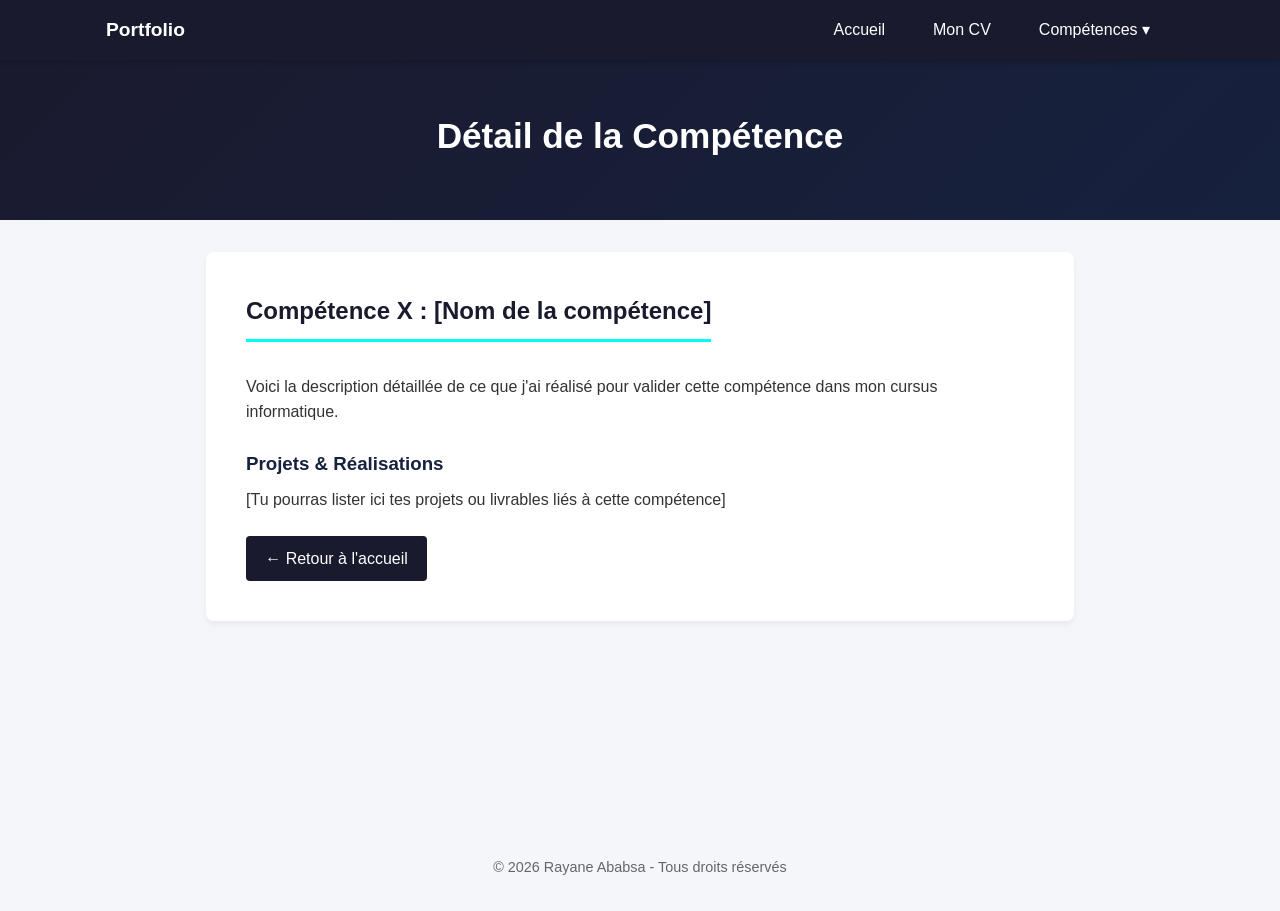
==== competence1.html @ 372936f7 "Add competence1.html for competence details This file contains the HTML structure for the competence" ====
<!DOCTYPE html>
<html lang="fr">
<head>
    <meta charset="UTF-8">
    <meta name="viewport" content="width=device-width, initial-scale=1.0">
    <title>Compétence X - Mon Portfolio</title> <meta http-equiv="Content-Security-Policy" content="default-src 'self'; style-src 'self' 'unsafe-inline'">

    <style>
        /* --- STYLES IDENTIQUES À INDEX.HTML --- */
        * {
            box-sizing: border-box;
            margin: 0;
            padding: 0;
            font-family: 'Segoe UI', Tahoma, Geneva, Verdana, sans-serif;
        }

        body {
            background-color: #f4f6f9;
            color: #333;
            line-height: 1.6;
            padding-top: 60px;
        }

        nav {
            background-color: #1a1a2e;
            position: fixed;
            top: 0;
            left: 0;
            width: 100%;
            z-index: 1000;
            box-shadow: 0 2px 5px rgba(0,0,0,0.2);
        }

        .nav-container {
            max-width: 1100px;
            margin: 0 auto;
            display: flex;
            justify-content: space-between;
            align-items: center;
            padding: 0 1rem;
            height: 60px;
        }

        .logo {
            color: #ffffff;
            font-weight: bold;
            font-size: 1.2rem;
            text-decoration: none;
        }

        .nav-links {
            list-style: none;
            display: flex;
            align-items: center;
        }

        .nav-links > li {
            position: relative;
        }

        .nav-links a {
            display: block;
            color: #ffffff;
            text-decoration: none;
            padding: 0 1.5rem;
            line-height: 60px;
            transition: background 0.3s;
        }

        .nav-links a:hover {
            background-color: #252542;
            color: #00fff0;
        }

        .dropdown {
            position: relative;
        }

        .dropdown-menu {
            display: none;
            position: absolute;
            top: 100%;
            left: 0;
            background-color: #1a1a2e;
            min-width: 180px;
            list-style: none;
            box-shadow: 0 4px 8px rgba(0,0,0,0.2);
            border-bottom-left-radius: 4px;
            border-bottom-right-radius: 4px;
        }

        .dropdown-menu li a {
            line-height: 45px;
            padding: 0 1rem;
            border-bottom: 1px solid #252542;
        }

        .dropdown-menu li:last-child a {
            border-bottom: none;
        }

        .dropdown:hover .dropdown-menu {
            display: block;
        }

        header {
            background: linear-gradient(135deg, #1a1a2e 0%, #16213e 100%);
            color: #ffffff;
            padding: 3rem 1rem;
            text-align: center;
        }

        header h1 {
            font-size: 2.2rem;
            margin-bottom: 0.5rem;
        }

        .container {
            max-width: 900px;
            margin: 2rem auto;
            padding: 0 1rem;
            min-height: 60vh; /* Aligne le footer vers le bas */
        }

        section {
            background: #ffffff;
            padding: 2.5rem;
            margin-bottom: 2rem;
            border-radius: 8px;
            box-shadow: 0 4px 6px rgba(0, 0, 0, 0.05);
        }

        section h2 {
            color: #1a1a2e;
            margin-bottom: 1rem;
            border-bottom: 3px solid #00fff0;
            padding-bottom: 0.5rem;
            display: inline-block;
        }

        .back-btn {
            display: inline-block;
            margin-top: 1.5rem;
            padding: 0.6rem 1.2rem;
            background-color: #1a1a2e;
            color: white;
            text-decoration: none;
            border-radius: 4px;
            transition: background 0.2s;
        }

        .back-btn:hover {
            background-color: #00fff0;
            color: #1a1a2e;
        }

        footer {
            text-align: center;
            padding: 2rem;
            color: #666666;
            font-size: 0.9rem;
        }
    </style>
</head>
<body>

    <nav>
        <div class="nav-container">
            <a href="index.html" class="logo">Portfolio</a>
            <ul class="nav-links">
                <li><a href="index.html">Accueil</a></li>
                <li><a href="index.html#cv">Mon CV</a></li>
                <li class="dropdown">
                    <a href="#">Compétences ▾</a>
                    <ul class="dropdown-menu">
                        <li><a href="competence1.html">Compétence 1</a></li>
                        <li><a href="competence2.html">Compétence 2</a></li>
                        <li><a href="competence3.html">Compétence 3</a></li>
                        <li><a href="competence4.html">Compétence 4</a></li>
                        <li><a href="competence5.html">Compétence 5</a></li>
                        <li><a href="competence6.html">Compétence 6</a></li>
                    </ul>
                </li>
            </ul>
        </div>
    </nav>

    <header>
        <h1>Détail de la Compétence</h1>
    </header>

    <div class="container">
        
        <section>
            <h2>Compétence X : [Nom de la compétence]</h2> <p style="margin-top: 1rem;">
                Voici la description détaillée de ce que j'ai réalisé pour valider cette compétence dans mon cursus informatique.
            </p>
            
            <h3 style="margin: 1.5rem 0 0.5rem 0; color: #16213e;">Projets & Réalisations</h3>
            <p>
                [Tu pourras lister ici tes projets ou livrables liés à cette compétence]
            </p>

            <a href="index.html" class="back-btn">← Retour à l'accueil</a>
        </section>

    </div>

    <footer>
        <p>&copy; 2026 Rayane Ababsa - Tous droits réservés</p>
    </footer>

</body>
</html>
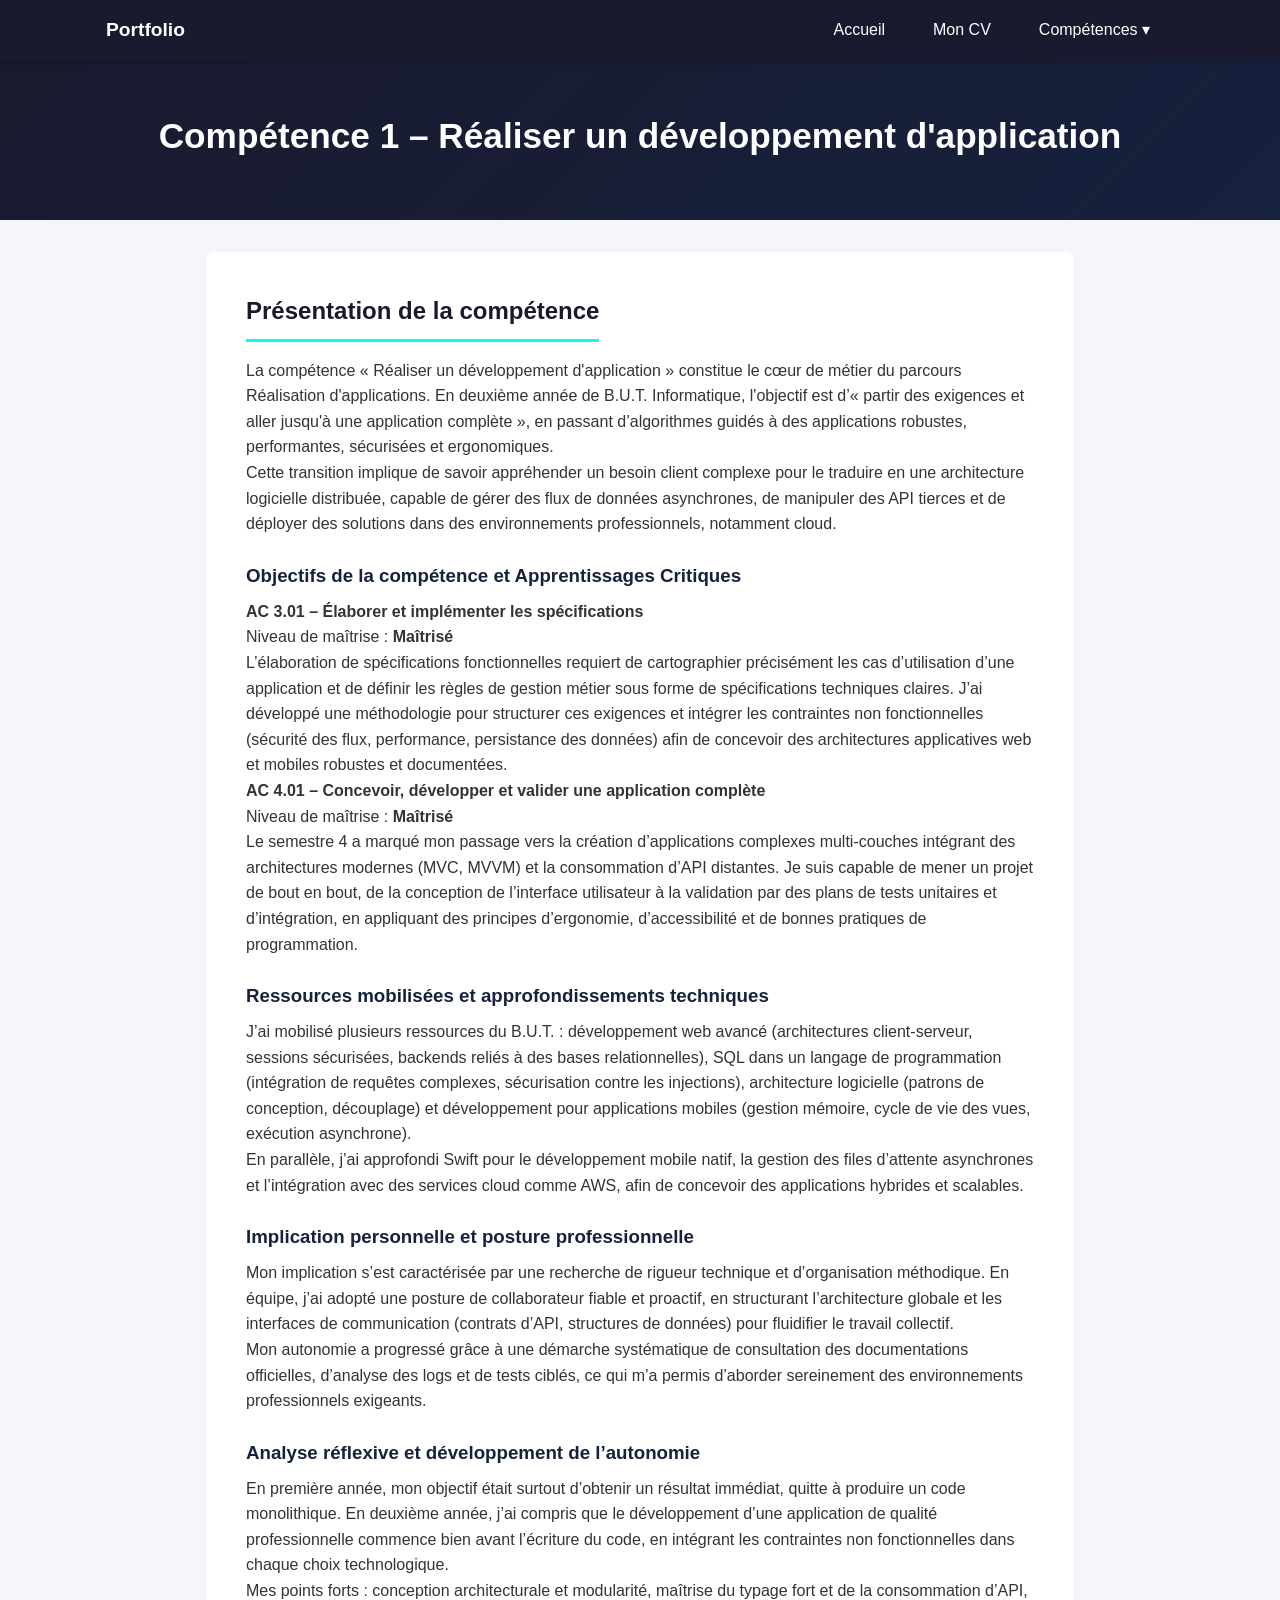
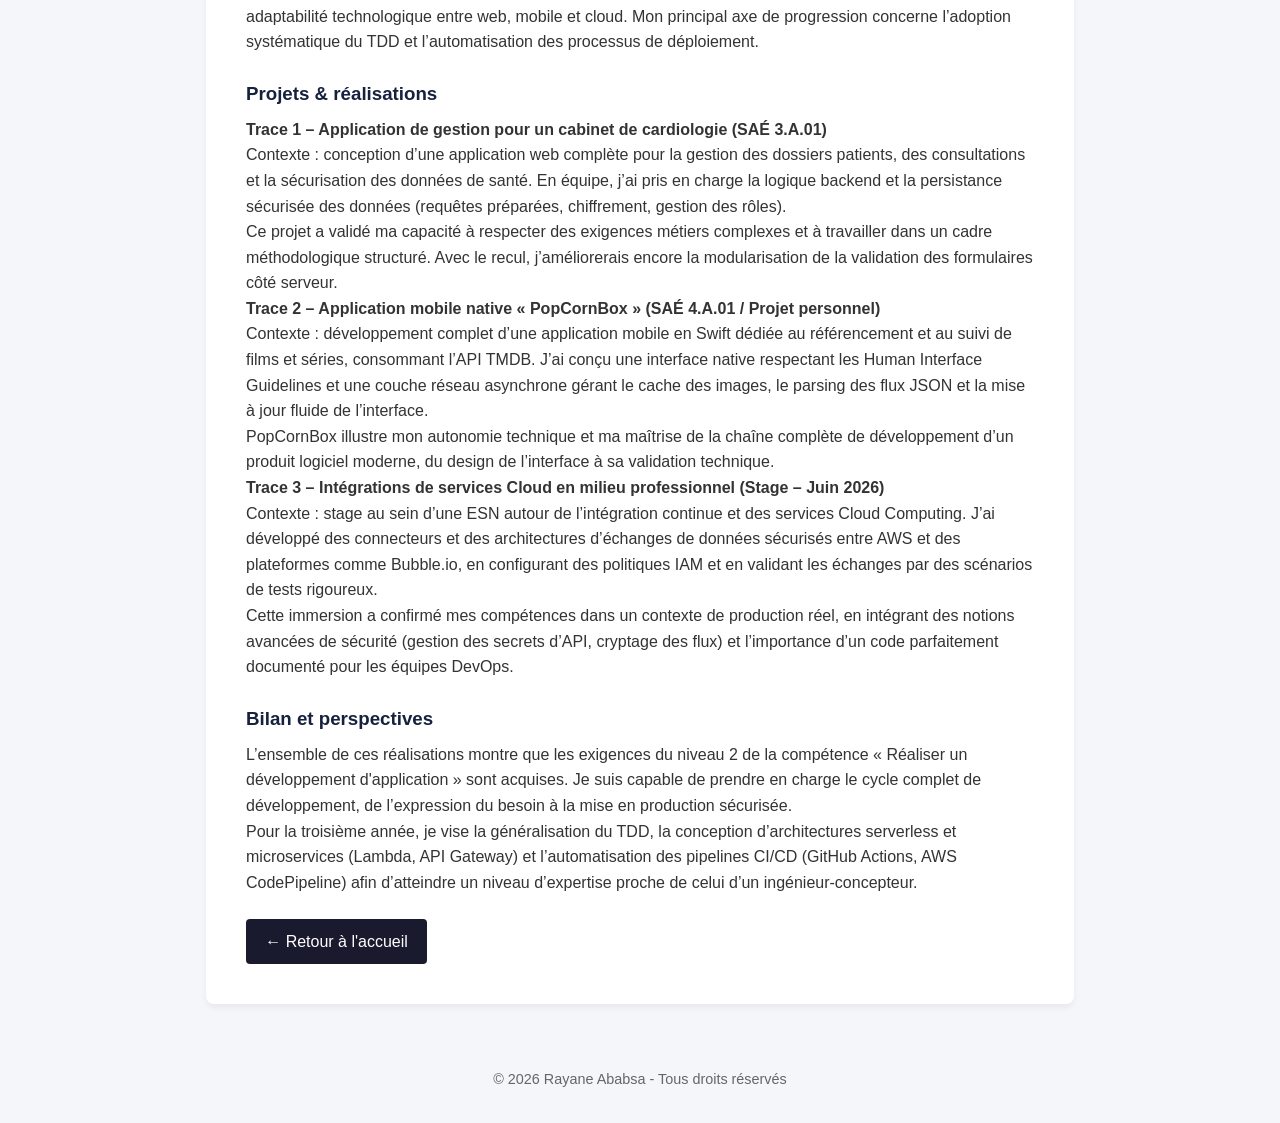
==== commit 78165f64: "Update competence1.html" ====
--- a/competence1.html
+++ b/competence1.html
@@ -1,214 +1,334 @@
-<!DOCTYPE html>
-<html lang="fr">
-<head>
-    <meta charset="UTF-8">
-    <meta name="viewport" content="width=device-width, initial-scale=1.0">
-    <title>Compétence X - Mon Portfolio</title> <meta http-equiv="Content-Security-Policy" content="default-src 'self'; style-src 'self' 'unsafe-inline'">
-
-    <style>
-        /* --- STYLES IDENTIQUES À INDEX.HTML --- */
-        * {
-            box-sizing: border-box;
-            margin: 0;
-            padding: 0;
-            font-family: 'Segoe UI', Tahoma, Geneva, Verdana, sans-serif;
-        }
-
-        body {
-            background-color: #f4f6f9;
-            color: #333;
-            line-height: 1.6;
-            padding-top: 60px;
-        }
-
-        nav {
-            background-color: #1a1a2e;
-            position: fixed;
-            top: 0;
-            left: 0;
-            width: 100%;
-            z-index: 1000;
-            box-shadow: 0 2px 5px rgba(0,0,0,0.2);
-        }
-
-        .nav-container {
-            max-width: 1100px;
-            margin: 0 auto;
-            display: flex;
-            justify-content: space-between;
-            align-items: center;
-            padding: 0 1rem;
-            height: 60px;
-        }
-
-        .logo {
-            color: #ffffff;
-            font-weight: bold;
-            font-size: 1.2rem;
-            text-decoration: none;
-        }
-
-        .nav-links {
-            list-style: none;
-            display: flex;
-            align-items: center;
-        }
-
-        .nav-links > li {
-            position: relative;
-        }
-
-        .nav-links a {
-            display: block;
-            color: #ffffff;
-            text-decoration: none;
-            padding: 0 1.5rem;
-            line-height: 60px;
-            transition: background 0.3s;
-        }
-
-        .nav-links a:hover {
-            background-color: #252542;
-            color: #00fff0;
-        }
-
-        .dropdown {
-            position: relative;
-        }
-
-        .dropdown-menu {
-            display: none;
-            position: absolute;
-            top: 100%;
-            left: 0;
-            background-color: #1a1a2e;
-            min-width: 180px;
-            list-style: none;
-            box-shadow: 0 4px 8px rgba(0,0,0,0.2);
-            border-bottom-left-radius: 4px;
-            border-bottom-right-radius: 4px;
-        }
-
-        .dropdown-menu li a {
-            line-height: 45px;
-            padding: 0 1rem;
-            border-bottom: 1px solid #252542;
-        }
-
-        .dropdown-menu li:last-child a {
-            border-bottom: none;
-        }
-
-        .dropdown:hover .dropdown-menu {
-            display: block;
-        }
-
-        header {
-            background: linear-gradient(135deg, #1a1a2e 0%, #16213e 100%);
-            color: #ffffff;
-            padding: 3rem 1rem;
-            text-align: center;
-        }
-
-        header h1 {
-            font-size: 2.2rem;
-            margin-bottom: 0.5rem;
-        }
-
-        .container {
-            max-width: 900px;
-            margin: 2rem auto;
-            padding: 0 1rem;
-            min-height: 60vh; /* Aligne le footer vers le bas */
-        }
-
-        section {
-            background: #ffffff;
-            padding: 2.5rem;
-            margin-bottom: 2rem;
-            border-radius: 8px;
-            box-shadow: 0 4px 6px rgba(0, 0, 0, 0.05);
-        }
-
-        section h2 {
-            color: #1a1a2e;
-            margin-bottom: 1rem;
-            border-bottom: 3px solid #00fff0;
-            padding-bottom: 0.5rem;
-            display: inline-block;
-        }
-
-        .back-btn {
-            display: inline-block;
-            margin-top: 1.5rem;
-            padding: 0.6rem 1.2rem;
-            background-color: #1a1a2e;
-            color: white;
-            text-decoration: none;
-            border-radius: 4px;
-            transition: background 0.2s;
-        }
-
-        .back-btn:hover {
-            background-color: #00fff0;
-            color: #1a1a2e;
-        }
-
-        footer {
-            text-align: center;
-            padding: 2rem;
-            color: #666666;
-            font-size: 0.9rem;
-        }
-    </style>
-</head>
-<body>
-
-    <nav>
-        <div class="nav-container">
-            <a href="index.html" class="logo">Portfolio</a>
-            <ul class="nav-links">
-                <li><a href="index.html">Accueil</a></li>
-                <li><a href="index.html#cv">Mon CV</a></li>
-                <li class="dropdown">
-                    <a href="#">Compétences ▾</a>
-                    <ul class="dropdown-menu">
-                        <li><a href="competence1.html">Compétence 1</a></li>
-                        <li><a href="competence2.html">Compétence 2</a></li>
-                        <li><a href="competence3.html">Compétence 3</a></li>
-                        <li><a href="competence4.html">Compétence 4</a></li>
-                        <li><a href="competence5.html">Compétence 5</a></li>
-                        <li><a href="competence6.html">Compétence 6</a></li>
-                    </ul>
-                </li>
-            </ul>
-        </div>
-    </nav>
-
-    <header>
-        <h1>Détail de la Compétence</h1>
-    </header>
-
-    <div class="container">
-        
-        <section>
-            <h2>Compétence X : [Nom de la compétence]</h2> <p style="margin-top: 1rem;">
-                Voici la description détaillée de ce que j'ai réalisé pour valider cette compétence dans mon cursus informatique.
-            </p>
-            
-            <h3 style="margin: 1.5rem 0 0.5rem 0; color: #16213e;">Projets & Réalisations</h3>
-            <p>
-                [Tu pourras lister ici tes projets ou livrables liés à cette compétence]
-            </p>
-
-            <a href="index.html" class="back-btn">← Retour à l'accueil</a>
-        </section>
-
-    </div>
-
-    <footer>
-        <p>&copy; 2026 Rayane Ababsa - Tous droits réservés</p>
-    </footer>
-
-</body>
-</html>
+<!DOCTYPE html>
+<html lang="fr">
+<head>
+    <meta charset="UTF-8">
+    <meta name="viewport" content="width=device-width, initial-scale=1.0">
+    <title>Compétence 1 - Réaliser un développement d'application</title>
+    <meta http-equiv="Content-Security-Policy" content="default-src 'self'; style-src 'self' 'unsafe-inline'">
+
+    <style>
+        /* --- STYLES IDENTIQUES À INDEX.HTML --- */
+        * {
+            box-sizing: border-box;
+            margin: 0;
+            padding: 0;
+            font-family: 'Segoe UI', Tahoma, Geneva, Verdana, sans-serif;
+        }
+
+        body {
+            background-color: #f4f6f9;
+            color: #333;
+            line-height: 1.6;
+            padding-top: 60px;
+        }
+
+        nav {
+            background-color: #1a1a2e;
+            position: fixed;
+            top: 0;
+            left: 0;
+            width: 100%;
+            z-index: 1000;
+            box-shadow: 0 2px 5px rgba(0,0,0,0.2);
+        }
+
+        .nav-container {
+            max-width: 1100px;
+            margin: 0 auto;
+            display: flex;
+            justify-content: space-between;
+            align-items: center;
+            padding: 0 1rem;
+            height: 60px;
+        }
+
+        .logo {
+            color: #ffffff;
+            font-weight: bold;
+            font-size: 1.2rem;
+            text-decoration: none;
+        }
+
+        .nav-links {
+            list-style: none;
+            display: flex;
+            align-items: center;
+        }
+
+        .nav-links > li {
+            position: relative;
+        }
+
+        .nav-links a {
+            display: block;
+            color: #ffffff;
+            text-decoration: none;
+            padding: 0 1.5rem;
+            line-height: 60px;
+            transition: background 0.3s;
+        }
+
+        .nav-links a:hover {
+            background-color: #252542;
+            color: #00fff0;
+        }
+
+        .dropdown {
+            position: relative;
+        }
+
+        .dropdown-menu {
+            display: none;
+            position: absolute;
+            top: 100%;
+            left: 0;
+            background-color: #1a1a2e;
+            min-width: 180px;
+            list-style: none;
+            box-shadow: 0 4px 8px rgba(0,0,0,0.2);
+            border-bottom-left-radius: 4px;
+            border-bottom-right-radius: 4px;
+        }
+
+        .dropdown-menu li a {
+            line-height: 45px;
+            padding: 0 1rem;
+            border-bottom: 1px solid #252542;
+        }
+
+        .dropdown-menu li:last-child a {
+            border-bottom: none;
+        }
+
+        .dropdown:hover .dropdown-menu {
+            display: block;
+        }
+
+        header {
+            background: linear-gradient(135deg, #1a1a2e 0%, #16213e 100%);
+            color: #ffffff;
+            padding: 3rem 1rem;
+            text-align: center;
+        }
+
+        header h1 {
+            font-size: 2.2rem;
+            margin-bottom: 0.5rem;
+        }
+
+        .container {
+            max-width: 900px;
+            margin: 2rem auto;
+            padding: 0 1rem;
+            min-height: 60vh;
+        }
+
+        section {
+            background: #ffffff;
+            padding: 2.5rem;
+            margin-bottom: 2rem;
+            border-radius: 8px;
+            box-shadow: 0 4px 6px rgba(0, 0, 0, 0.05);
+        }
+
+        section h2 {
+            color: #1a1a2e;
+            margin-bottom: 1rem;
+            border-bottom: 3px solid #00fff0;
+            padding-bottom: 0.5rem;
+            display: inline-block;
+        }
+
+        section h3 {
+            margin: 1.5rem 0 0.5rem 0;
+            color: #16213e;
+        }
+
+        .back-btn {
+            display: inline-block;
+            margin-top: 1.5rem;
+            padding: 0.6rem 1.2rem;
+            background-color: #1a1a2e;
+            color: white;
+            text-decoration: none;
+            border-radius: 4px;
+            transition: background 0.2s;
+        }
+
+        .back-btn:hover {
+            background-color: #00fff0;
+            color: #1a1a2e;
+        }
+
+        footer {
+            text-align: center;
+            padding: 2rem;
+            color: #666666;
+            font-size: 0.9rem;
+        }
+    </style>
+</head>
+<body>
+
+    <nav>
+        <div class="nav-container">
+            <a href="index.html" class="logo">Portfolio</a>
+            <ul class="nav-links">
+                <li><a href="index.html">Accueil</a></li>
+                <li><a href="index.html#cv">Mon CV</a></li>
+                <li class="dropdown">
+                    <a href="#">Compétences ▾</a>
+                    <ul class="dropdown-menu">
+                        <li><a href="competence1.html">Compétence 1</a></li>
+                        <li><a href="competence2.html">Compétence 2</a></li>
+                        <li><a href="competence3.html">Compétence 3</a></li>
+                        <li><a href="competence4.html">Compétence 4</a></li>
+                        <li><a href="competence5.html">Compétence 5</a></li>
+                        <li><a href="competence6.html">Compétence 6</a></li>
+                    </ul>
+                </li>
+            </ul>
+        </div>
+    </nav>
+
+    <header>
+        <h1>Compétence 1 – Réaliser un développement d'application</h1>
+    </header>
+
+    <div class="container">
+        <section>
+            <h2>Présentation de la compétence</h2>
+            <p>
+                La compétence « Réaliser un développement d'application » constitue le cœur de métier du parcours
+                Réalisation d'applications. En deuxième année de B.U.T. Informatique, l'objectif est d’« partir des
+                exigences et aller jusqu'à une application complète », en passant d’algorithmes guidés à des
+                applications robustes, performantes, sécurisées et ergonomiques.
+            </p>
+            <p>
+                Cette transition implique de savoir appréhender un besoin client complexe pour le traduire en une
+                architecture logicielle distribuée, capable de gérer des flux de données asynchrones, de manipuler des
+                API tierces et de déployer des solutions dans des environnements professionnels, notamment cloud.
+            </p>
+
+            <h3>Objectifs de la compétence et Apprentissages Critiques</h3>
+            <h4>AC 3.01 – Élaborer et implémenter les spécifications</h4>
+            <p>
+                Niveau de maîtrise : <strong>Maîtrisé</strong><br>
+                L’élaboration de spécifications fonctionnelles requiert de cartographier précisément les cas d’utilisation
+                d’une application et de définir les règles de gestion métier sous forme de spécifications techniques
+                claires. J’ai développé une méthodologie pour structurer ces exigences et intégrer les contraintes non
+                fonctionnelles (sécurité des flux, performance, persistance des données) afin de concevoir des
+                architectures applicatives web et mobiles robustes et documentées.
+            </p>
+
+            <h4>AC 4.01 – Concevoir, développer et valider une application complète</h4>
+            <p>
+                Niveau de maîtrise : <strong>Maîtrisé</strong><br>
+                Le semestre 4 a marqué mon passage vers la création d’applications complexes multi‑couches intégrant des
+                architectures modernes (MVC, MVVM) et la consommation d’API distantes. Je suis capable de mener un
+                projet de bout en bout, de la conception de l’interface utilisateur à la validation par des plans de
+                tests unitaires et d’intégration, en appliquant des principes d’ergonomie, d’accessibilité et de bonnes
+                pratiques de programmation.
+            </p>
+
+            <h3>Ressources mobilisées et approfondissements techniques</h3>
+            <p>
+                J’ai mobilisé plusieurs ressources du B.U.T. : développement web avancé (architectures client‑serveur,
+                sessions sécurisées, backends reliés à des bases relationnelles), SQL dans un langage de programmation
+                (intégration de requêtes complexes, sécurisation contre les injections), architecture logicielle
+                (patrons de conception, découplage) et développement pour applications mobiles (gestion mémoire, cycle
+                de vie des vues, exécution asynchrone).
+            </p>
+            <p>
+                En parallèle, j’ai approfondi Swift pour le développement mobile natif, la gestion des files d’attente
+                asynchrones et l’intégration avec des services cloud comme AWS, afin de concevoir des applications
+                hybrides et scalables.
+            </p>
+
+            <h3>Implication personnelle et posture professionnelle</h3>
+            <p>
+                Mon implication s’est caractérisée par une recherche de rigueur technique et d’organisation méthodique.
+                En équipe, j’ai adopté une posture de collaborateur fiable et proactif, en structurant l’architecture
+                globale et les interfaces de communication (contrats d’API, structures de données) pour fluidifier le
+                travail collectif.
+            </p>
+            <p>
+                Mon autonomie a progressé grâce à une démarche systématique de consultation des documentations
+                officielles, d’analyse des logs et de tests ciblés, ce qui m’a permis d’aborder sereinement des
+                environnements professionnels exigeants.
+            </p>
+
+            <h3>Analyse réflexive et développement de l’autonomie</h3>
+            <p>
+                En première année, mon objectif était surtout d’obtenir un résultat immédiat, quitte à produire un code
+                monolithique. En deuxième année, j’ai compris que le développement d’une application de qualité
+                professionnelle commence bien avant l’écriture du code, en intégrant les contraintes non fonctionnelles
+                dans chaque choix technologique.
+            </p>
+            <p>
+                Mes points forts : conception architecturale et modularité, maîtrise du typage fort et de la
+                consommation d’API, adaptabilité technologique entre web, mobile et cloud. Mon principal axe de
+                progression concerne l’adoption systématique du TDD et l’automatisation des processus de déploiement.
+            </p>
+
+            <h3>Projets & réalisations</h3>
+
+            <h4>Trace 1 – Application de gestion pour un cabinet de cardiologie (SAÉ 3.A.01)</h4>
+            <p>
+                Contexte : conception d’une application web complète pour la gestion des dossiers patients, des
+                consultations et la sécurisation des données de santé. En équipe, j’ai pris en charge la logique backend
+                et la persistance sécurisée des données (requêtes préparées, chiffrement, gestion des rôles).
+            </p>
+            <p>
+                Ce projet a validé ma capacité à respecter des exigences métiers complexes et à travailler dans un cadre
+                méthodologique structuré. Avec le recul, j’améliorerais encore la modularisation de la validation des
+                formulaires côté serveur.
+            </p>
+
+            <h4>Trace 2 – Application mobile native « PopCornBox » (SAÉ 4.A.01 / Projet personnel)</h4>
+            <p>
+                Contexte : développement complet d’une application mobile en Swift dédiée au référencement et au suivi
+                de films et séries, consommant l’API TMDB. J’ai conçu une interface native respectant les Human
+                Interface Guidelines et une couche réseau asynchrone gérant le cache des images, le parsing des flux
+                JSON et la mise à jour fluide de l’interface.
+            </p>
+            <p>
+                PopCornBox illustre mon autonomie technique et ma maîtrise de la chaîne complète de développement
+                d’un produit logiciel moderne, du design de l’interface à sa validation technique.
+            </p>
+
+            <h4>Trace 3 – Intégrations de services Cloud en milieu professionnel (Stage – Juin 2026)</h4>
+            <p>
+                Contexte : stage au sein d’une ESN autour de l’intégration continue et des services Cloud Computing.
+                J’ai développé des connecteurs et des architectures d’échanges de données sécurisés entre AWS et des
+                plateformes comme Bubble.io, en configurant des politiques IAM et en validant les échanges par des
+                scénarios de tests rigoureux.
+            </p>
+            <p>
+                Cette immersion a confirmé mes compétences dans un contexte de production réel, en intégrant des notions
+                avancées de sécurité (gestion des secrets d’API, cryptage des flux) et l’importance d’un code
+                parfaitement documenté pour les équipes DevOps.
+            </p>
+
+            <h3>Bilan et perspectives</h3>
+            <p>
+                L’ensemble de ces réalisations montre que les exigences du niveau 2 de la compétence « Réaliser un
+                développement d'application » sont acquises. Je suis capable de prendre en charge le cycle complet de
+                développement, de l’expression du besoin à la mise en production sécurisée.
+            </p>
+            <p>
+                Pour la troisième année, je vise la généralisation du TDD, la conception d’architectures serverless et
+                microservices (Lambda, API Gateway) et l’automatisation des pipelines CI/CD (GitHub Actions, AWS
+                CodePipeline) afin d’atteindre un niveau d’expertise proche de celui d’un ingénieur‑concepteur.
+            </p>
+
+            <a href="index.html" class="back-btn">← Retour à l'accueil</a>
+        </section>
+    </div>
+
+    <footer>
+        <p>&copy; 2026 Rayane Ababsa - Tous droits réservés</p>
+    </footer>
+
+</body>
+</html>
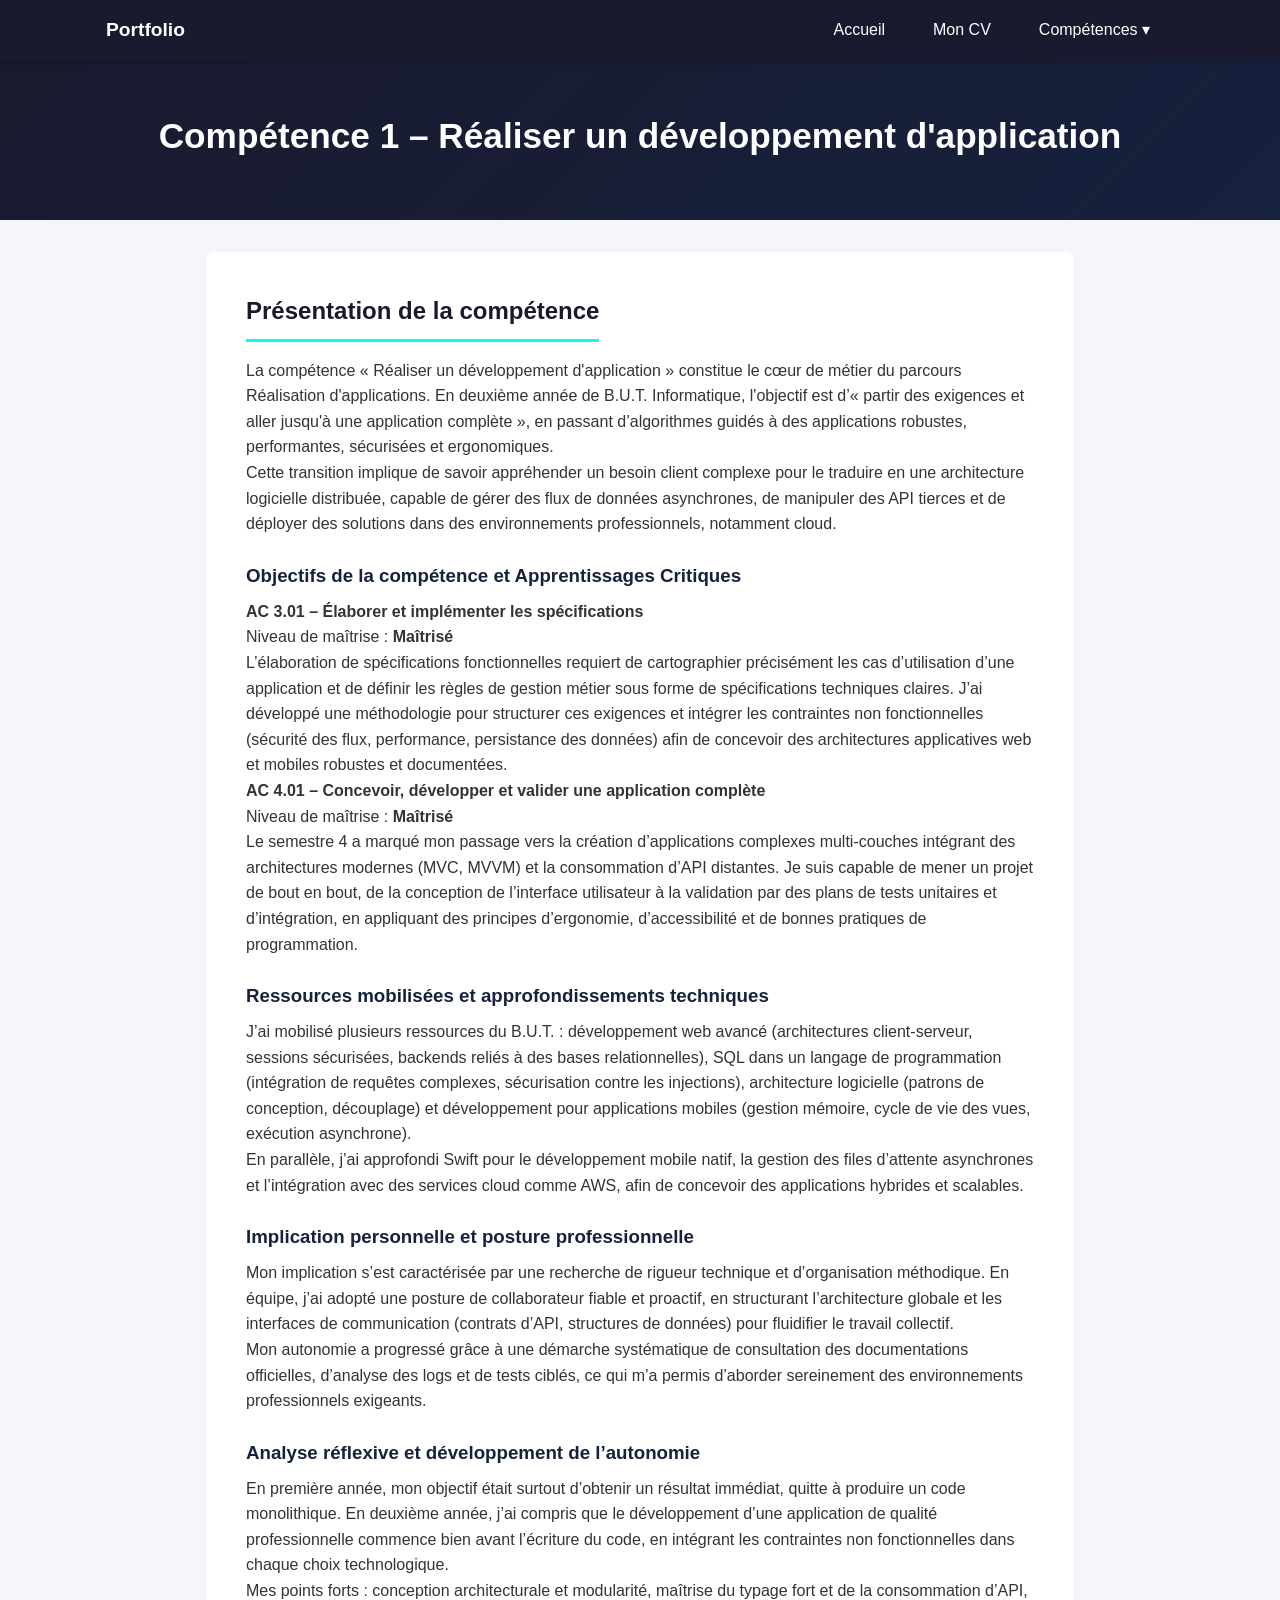
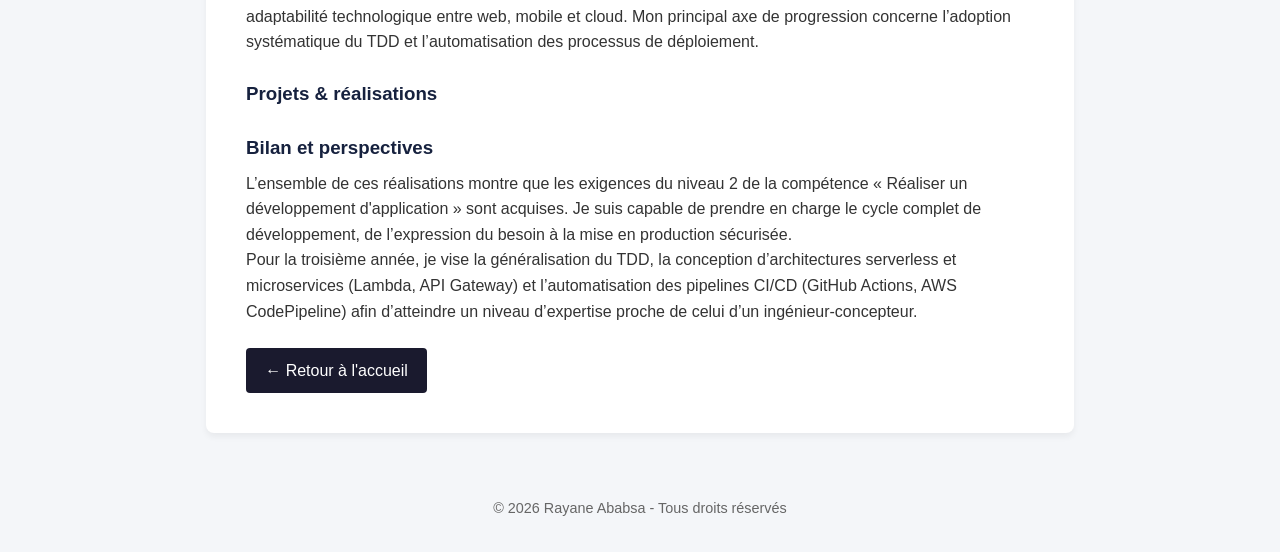
==== commit 2356aef9: "Update competence1.html" ====
--- a/competence1.html
+++ b/competence1.html
@@ -273,43 +273,6 @@
 
             <h3>Projets & réalisations</h3>
 
-            <h4>Trace 1 – Application de gestion pour un cabinet de cardiologie (SAÉ 3.A.01)</h4>
-            <p>
-                Contexte : conception d’une application web complète pour la gestion des dossiers patients, des
-                consultations et la sécurisation des données de santé. En équipe, j’ai pris en charge la logique backend
-                et la persistance sécurisée des données (requêtes préparées, chiffrement, gestion des rôles).
-            </p>
-            <p>
-                Ce projet a validé ma capacité à respecter des exigences métiers complexes et à travailler dans un cadre
-                méthodologique structuré. Avec le recul, j’améliorerais encore la modularisation de la validation des
-                formulaires côté serveur.
-            </p>
-
-            <h4>Trace 2 – Application mobile native « PopCornBox » (SAÉ 4.A.01 / Projet personnel)</h4>
-            <p>
-                Contexte : développement complet d’une application mobile en Swift dédiée au référencement et au suivi
-                de films et séries, consommant l’API TMDB. J’ai conçu une interface native respectant les Human
-                Interface Guidelines et une couche réseau asynchrone gérant le cache des images, le parsing des flux
-                JSON et la mise à jour fluide de l’interface.
-            </p>
-            <p>
-                PopCornBox illustre mon autonomie technique et ma maîtrise de la chaîne complète de développement
-                d’un produit logiciel moderne, du design de l’interface à sa validation technique.
-            </p>
-
-            <h4>Trace 3 – Intégrations de services Cloud en milieu professionnel (Stage – Juin 2026)</h4>
-            <p>
-                Contexte : stage au sein d’une ESN autour de l’intégration continue et des services Cloud Computing.
-                J’ai développé des connecteurs et des architectures d’échanges de données sécurisés entre AWS et des
-                plateformes comme Bubble.io, en configurant des politiques IAM et en validant les échanges par des
-                scénarios de tests rigoureux.
-            </p>
-            <p>
-                Cette immersion a confirmé mes compétences dans un contexte de production réel, en intégrant des notions
-                avancées de sécurité (gestion des secrets d’API, cryptage des flux) et l’importance d’un code
-                parfaitement documenté pour les équipes DevOps.
-            </p>
-
             <h3>Bilan et perspectives</h3>
             <p>
                 L’ensemble de ces réalisations montre que les exigences du niveau 2 de la compétence « Réaliser un
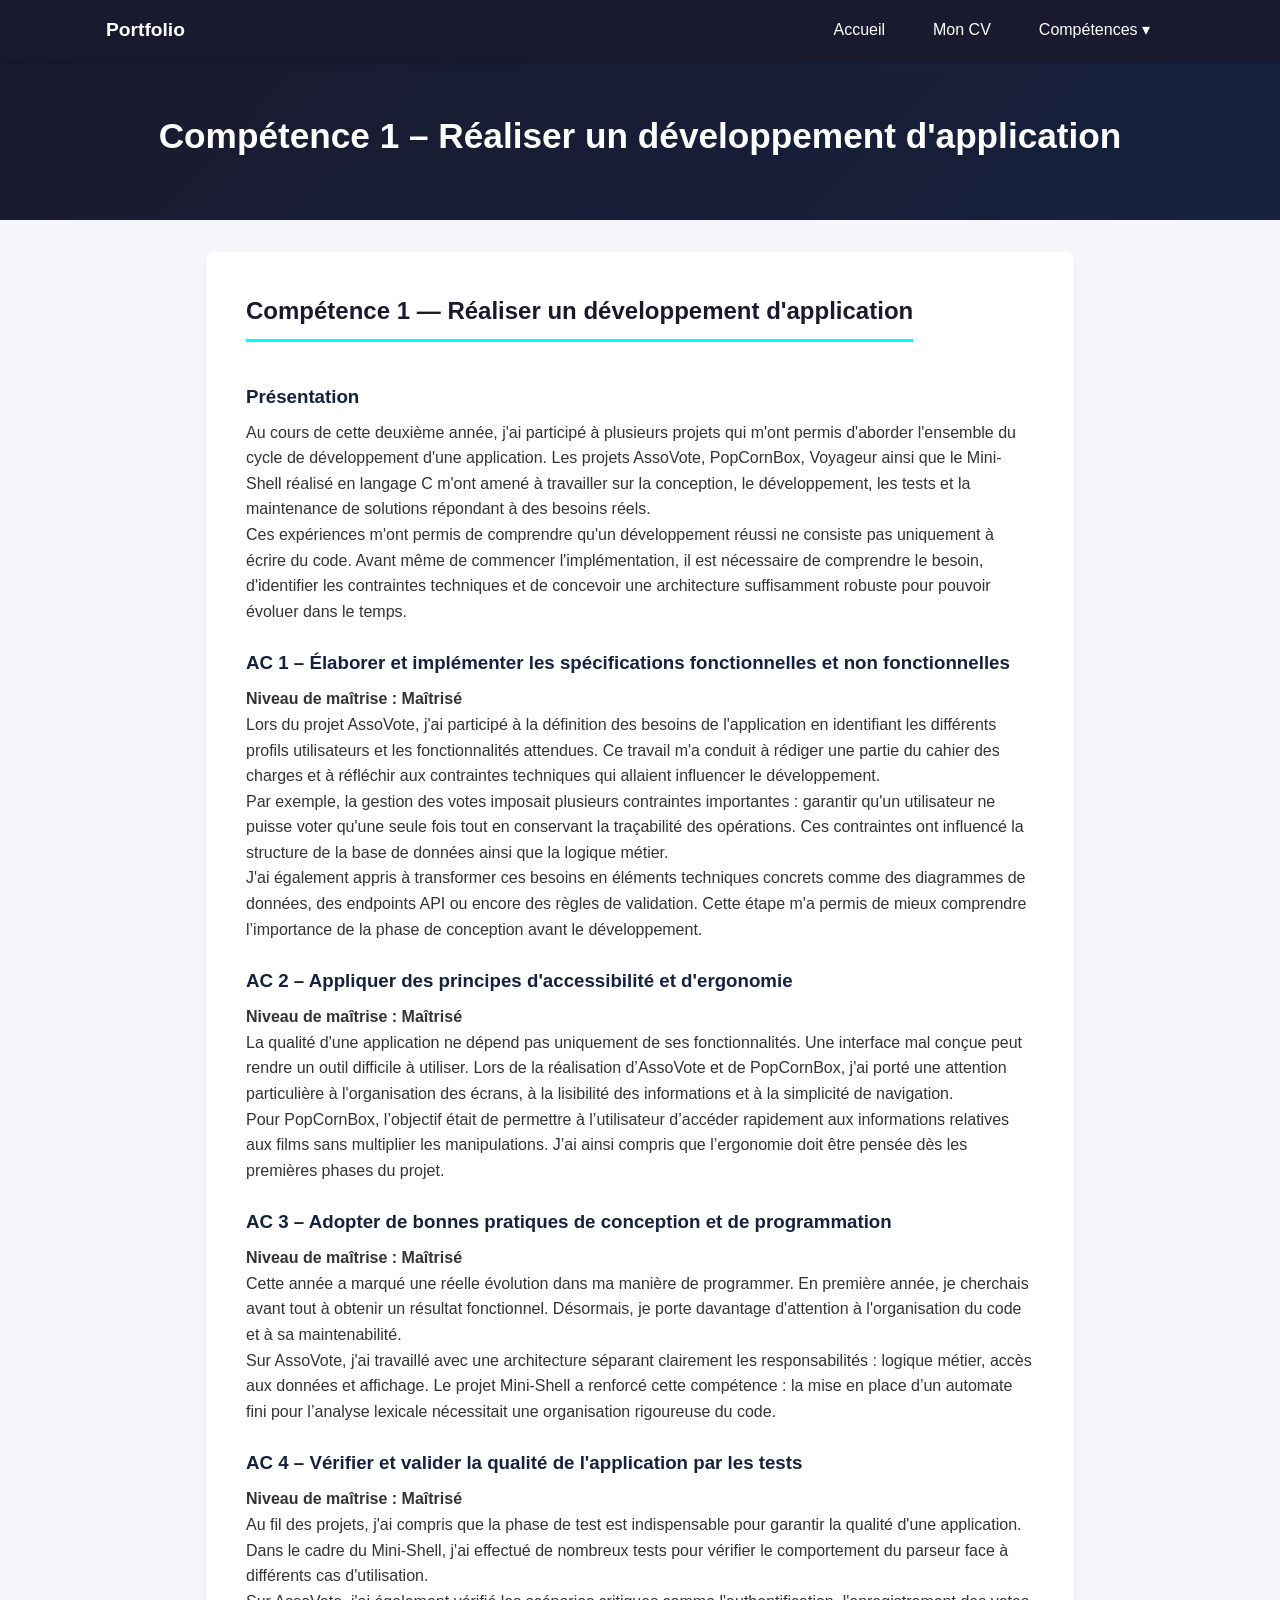
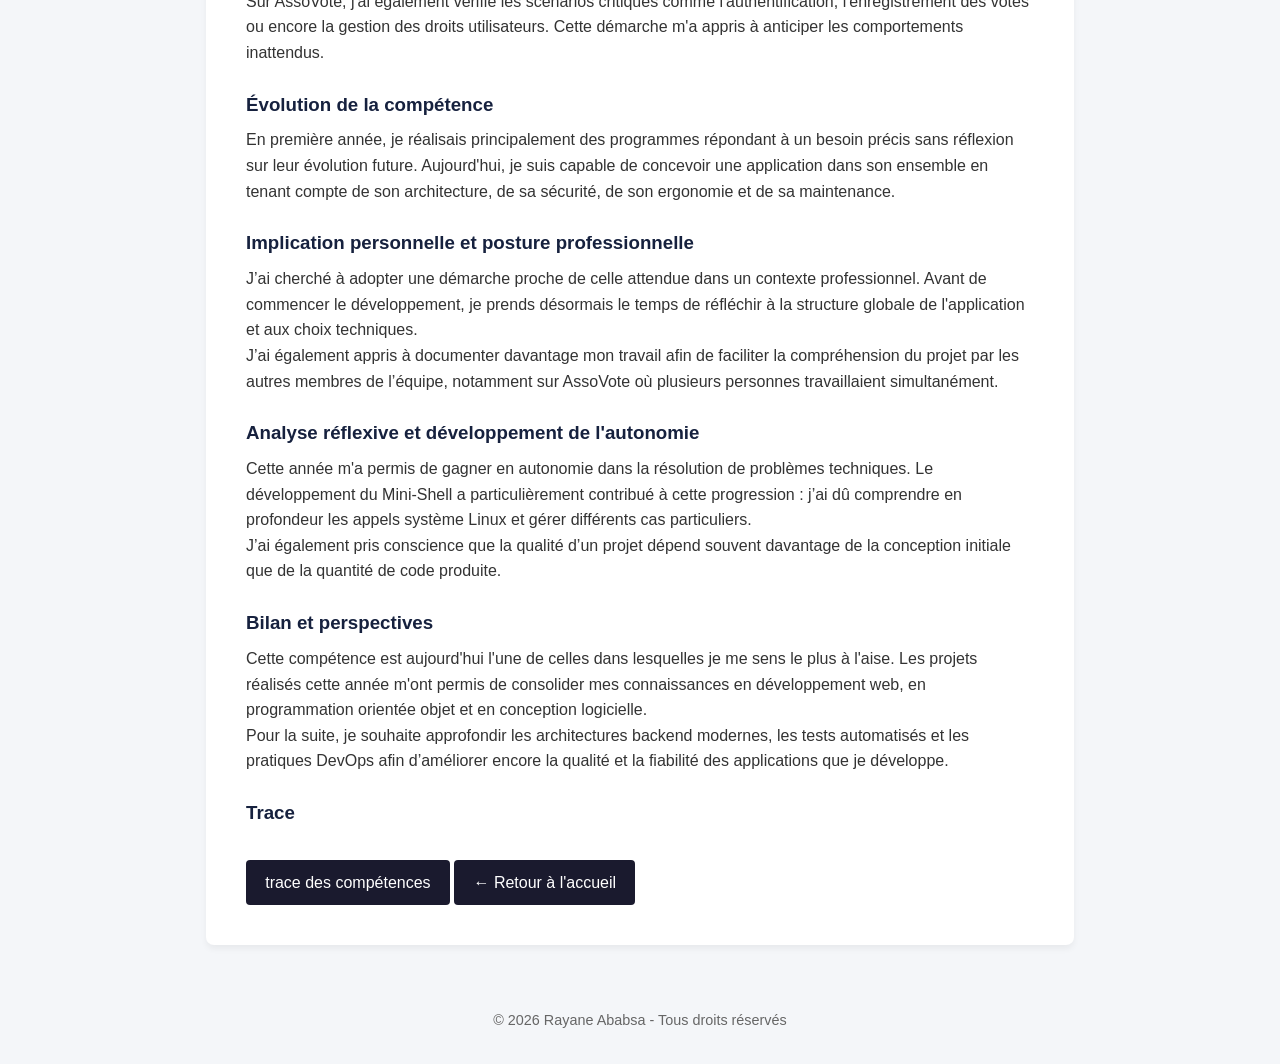
==== commit b3440cc1: "Add files via upload" ====
--- a/competence1.html
+++ b/competence1.html
@@ -197,96 +197,122 @@
 
     <div class="container">
         <section>
-            <h2>Présentation de la compétence</h2>
-            <p>
-                La compétence « Réaliser un développement d'application » constitue le cœur de métier du parcours
-                Réalisation d'applications. En deuxième année de B.U.T. Informatique, l'objectif est d’« partir des
-                exigences et aller jusqu'à une application complète », en passant d’algorithmes guidés à des
-                applications robustes, performantes, sécurisées et ergonomiques.
-            </p>
-            <p>
-                Cette transition implique de savoir appréhender un besoin client complexe pour le traduire en une
-                architecture logicielle distribuée, capable de gérer des flux de données asynchrones, de manipuler des
-                API tierces et de déployer des solutions dans des environnements professionnels, notamment cloud.
-            </p>
-
-            <h3>Objectifs de la compétence et Apprentissages Critiques</h3>
-            <h4>AC 3.01 – Élaborer et implémenter les spécifications</h4>
-            <p>
-                Niveau de maîtrise : <strong>Maîtrisé</strong><br>
-                L’élaboration de spécifications fonctionnelles requiert de cartographier précisément les cas d’utilisation
-                d’une application et de définir les règles de gestion métier sous forme de spécifications techniques
-                claires. J’ai développé une méthodologie pour structurer ces exigences et intégrer les contraintes non
-                fonctionnelles (sécurité des flux, performance, persistance des données) afin de concevoir des
-                architectures applicatives web et mobiles robustes et documentées.
-            </p>
-
-            <h4>AC 4.01 – Concevoir, développer et valider une application complète</h4>
-            <p>
-                Niveau de maîtrise : <strong>Maîtrisé</strong><br>
-                Le semestre 4 a marqué mon passage vers la création d’applications complexes multi‑couches intégrant des
-                architectures modernes (MVC, MVVM) et la consommation d’API distantes. Je suis capable de mener un
-                projet de bout en bout, de la conception de l’interface utilisateur à la validation par des plans de
-                tests unitaires et d’intégration, en appliquant des principes d’ergonomie, d’accessibilité et de bonnes
-                pratiques de programmation.
-            </p>
-
-            <h3>Ressources mobilisées et approfondissements techniques</h3>
-            <p>
-                J’ai mobilisé plusieurs ressources du B.U.T. : développement web avancé (architectures client‑serveur,
-                sessions sécurisées, backends reliés à des bases relationnelles), SQL dans un langage de programmation
-                (intégration de requêtes complexes, sécurisation contre les injections), architecture logicielle
-                (patrons de conception, découplage) et développement pour applications mobiles (gestion mémoire, cycle
-                de vie des vues, exécution asynchrone).
-            </p>
-            <p>
-                En parallèle, j’ai approfondi Swift pour le développement mobile natif, la gestion des files d’attente
-                asynchrones et l’intégration avec des services cloud comme AWS, afin de concevoir des applications
-                hybrides et scalables.
-            </p>
-
-            <h3>Implication personnelle et posture professionnelle</h3>
-            <p>
-                Mon implication s’est caractérisée par une recherche de rigueur technique et d’organisation méthodique.
-                En équipe, j’ai adopté une posture de collaborateur fiable et proactif, en structurant l’architecture
-                globale et les interfaces de communication (contrats d’API, structures de données) pour fluidifier le
-                travail collectif.
-            </p>
-            <p>
-                Mon autonomie a progressé grâce à une démarche systématique de consultation des documentations
-                officielles, d’analyse des logs et de tests ciblés, ce qui m’a permis d’aborder sereinement des
-                environnements professionnels exigeants.
-            </p>
-
-            <h3>Analyse réflexive et développement de l’autonomie</h3>
-            <p>
-                En première année, mon objectif était surtout d’obtenir un résultat immédiat, quitte à produire un code
-                monolithique. En deuxième année, j’ai compris que le développement d’une application de qualité
-                professionnelle commence bien avant l’écriture du code, en intégrant les contraintes non fonctionnelles
-                dans chaque choix technologique.
-            </p>
-            <p>
-                Mes points forts : conception architecturale et modularité, maîtrise du typage fort et de la
-                consommation d’API, adaptabilité technologique entre web, mobile et cloud. Mon principal axe de
-                progression concerne l’adoption systématique du TDD et l’automatisation des processus de déploiement.
-            </p>
-
-            <h3>Projets & réalisations</h3>
-
-            <h3>Bilan et perspectives</h3>
-            <p>
-                L’ensemble de ces réalisations montre que les exigences du niveau 2 de la compétence « Réaliser un
-                développement d'application » sont acquises. Je suis capable de prendre en charge le cycle complet de
-                développement, de l’expression du besoin à la mise en production sécurisée.
-            </p>
-            <p>
-                Pour la troisième année, je vise la généralisation du TDD, la conception d’architectures serverless et
-                microservices (Lambda, API Gateway) et l’automatisation des pipelines CI/CD (GitHub Actions, AWS
-                CodePipeline) afin d’atteindre un niveau d’expertise proche de celui d’un ingénieur‑concepteur.
-            </p>
-
-            <a href="index.html" class="back-btn">← Retour à l'accueil</a>
-        </section>
+    <h2>Compétence 1 — Réaliser un développement d'application</h2>
+
+    <h3>Présentation</h3>
+    <p>
+        Au cours de cette deuxième année, j'ai participé à plusieurs projets qui m'ont permis d'aborder l'ensemble du cycle 
+        de développement d'une application. Les projets AssoVote, PopCornBox, Voyageur ainsi que le Mini-Shell réalisé en 
+        langage C m'ont amené à travailler sur la conception, le développement, les tests et la maintenance de solutions 
+        répondant à des besoins réels.
+    </p>
+    <p>
+        Ces expériences m'ont permis de comprendre qu'un développement réussi ne consiste pas uniquement à écrire du code. 
+        Avant même de commencer l'implémentation, il est nécessaire de comprendre le besoin, d'identifier les contraintes 
+        techniques et de concevoir une architecture suffisamment robuste pour pouvoir évoluer dans le temps.
+    </p>
+
+    <h3>AC 1 – Élaborer et implémenter les spécifications fonctionnelles et non fonctionnelles</h3>
+    <p><strong>Niveau de maîtrise : Maîtrisé</strong></p>
+    <p>
+        Lors du projet AssoVote, j'ai participé à la définition des besoins de l'application en identifiant les différents 
+        profils utilisateurs et les fonctionnalités attendues. Ce travail m'a conduit à rédiger une partie du cahier des 
+        charges et à réfléchir aux contraintes techniques qui allaient influencer le développement.
+    </p>
+    <p>
+        Par exemple, la gestion des votes imposait plusieurs contraintes importantes : garantir qu'un utilisateur ne puisse 
+        voter qu'une seule fois tout en conservant la traçabilité des opérations. Ces contraintes ont influencé la structure 
+        de la base de données ainsi que la logique métier.
+    </p>
+    <p>
+        J'ai également appris à transformer ces besoins en éléments techniques concrets comme des diagrammes de données, 
+        des endpoints API ou encore des règles de validation. Cette étape m'a permis de mieux comprendre l’importance de la 
+        phase de conception avant le développement.
+    </p>
+
+    <h3>AC 2 – Appliquer des principes d'accessibilité et d'ergonomie</h3>
+    <p><strong>Niveau de maîtrise : Maîtrisé</strong></p>
+    <p>
+        La qualité d'une application ne dépend pas uniquement de ses fonctionnalités. Une interface mal conçue peut rendre 
+        un outil difficile à utiliser. Lors de la réalisation d’AssoVote et de PopCornBox, j'ai porté une attention 
+        particulière à l'organisation des écrans, à la lisibilité des informations et à la simplicité de navigation.
+    </p>
+    <p>
+        Pour PopCornBox, l’objectif était de permettre à l’utilisateur d’accéder rapidement aux informations relatives aux 
+        films sans multiplier les manipulations. J’ai ainsi compris que l’ergonomie doit être pensée dès les premières 
+        phases du projet.
+    </p>
+
+    <h3>AC 3 – Adopter de bonnes pratiques de conception et de programmation</h3>
+    <p><strong>Niveau de maîtrise : Maîtrisé</strong></p>
+    <p>
+        Cette année a marqué une réelle évolution dans ma manière de programmer. En première année, je cherchais avant tout 
+        à obtenir un résultat fonctionnel. Désormais, je porte davantage d'attention à l'organisation du code et à sa 
+        maintenabilité.
+    </p>
+    <p>
+        Sur AssoVote, j'ai travaillé avec une architecture séparant clairement les responsabilités : logique métier, accès 
+        aux données et affichage. Le projet Mini-Shell a renforcé cette compétence : la mise en place d’un automate fini 
+        pour l’analyse lexicale nécessitait une organisation rigoureuse du code.
+    </p>
+
+    <h3>AC 4 – Vérifier et valider la qualité de l'application par les tests</h3>
+    <p><strong>Niveau de maîtrise : Maîtrisé</strong></p>
+    <p>
+        Au fil des projets, j'ai compris que la phase de test est indispensable pour garantir la qualité d'une application.
+        Dans le cadre du Mini-Shell, j'ai effectué de nombreux tests pour vérifier le comportement du parseur face à 
+        différents cas d'utilisation.
+    </p>
+    <p>
+        Sur AssoVote, j'ai également vérifié les scénarios critiques comme l'authentification, l'enregistrement des votes 
+        ou encore la gestion des droits utilisateurs. Cette démarche m'a appris à anticiper les comportements inattendus.
+    </p>
+
+    <h3>Évolution de la compétence</h3>
+    <p>
+        En première année, je réalisais principalement des programmes répondant à un besoin précis sans réflexion sur leur 
+        évolution future. Aujourd'hui, je suis capable de concevoir une application dans son ensemble en tenant compte de 
+        son architecture, de sa sécurité, de son ergonomie et de sa maintenance.
+    </p>
+
+    <h3>Implication personnelle et posture professionnelle</h3>
+    <p>
+        J’ai cherché à adopter une démarche proche de celle attendue dans un contexte professionnel. Avant de commencer le 
+        développement, je prends désormais le temps de réfléchir à la structure globale de l'application et aux choix 
+        techniques.
+    </p>
+    <p>
+        J’ai également appris à documenter davantage mon travail afin de faciliter la compréhension du projet par les 
+        autres membres de l’équipe, notamment sur AssoVote où plusieurs personnes travaillaient simultanément.
+    </p>
+
+    <h3>Analyse réflexive et développement de l'autonomie</h3>
+    <p>
+        Cette année m'a permis de gagner en autonomie dans la résolution de problèmes techniques. Le développement du 
+        Mini-Shell a particulièrement contribué à cette progression : j’ai dû comprendre en profondeur les appels système 
+        Linux et gérer différents cas particuliers.
+    </p>
+    <p>
+        J’ai également pris conscience que la qualité d’un projet dépend souvent davantage de la conception initiale que 
+        de la quantité de code produite.
+    </p>
+
+    <h3>Bilan et perspectives</h3>
+    <p>
+        Cette compétence est aujourd'hui l'une de celles dans lesquelles je me sens le plus à l'aise. Les projets réalisés 
+        cette année m'ont permis de consolider mes connaissances en développement web, en programmation orientée objet et 
+        en conception logicielle.
+    </p>
+    <p>
+        Pour la suite, je souhaite approfondir les architectures backend modernes, les tests automatisés et les pratiques 
+        DevOps afin d’améliorer encore la qualité et la fiabilité des applications que je développe.
+    </p>
+    <h3>Trace</h3>
+
+    <a href="trace.html" class="back-btn">trace des compétences</a>
+
+    <a href="index.html" class="back-btn">← Retour à l'accueil</a>
+</section>
     </div>
 
     <footer>
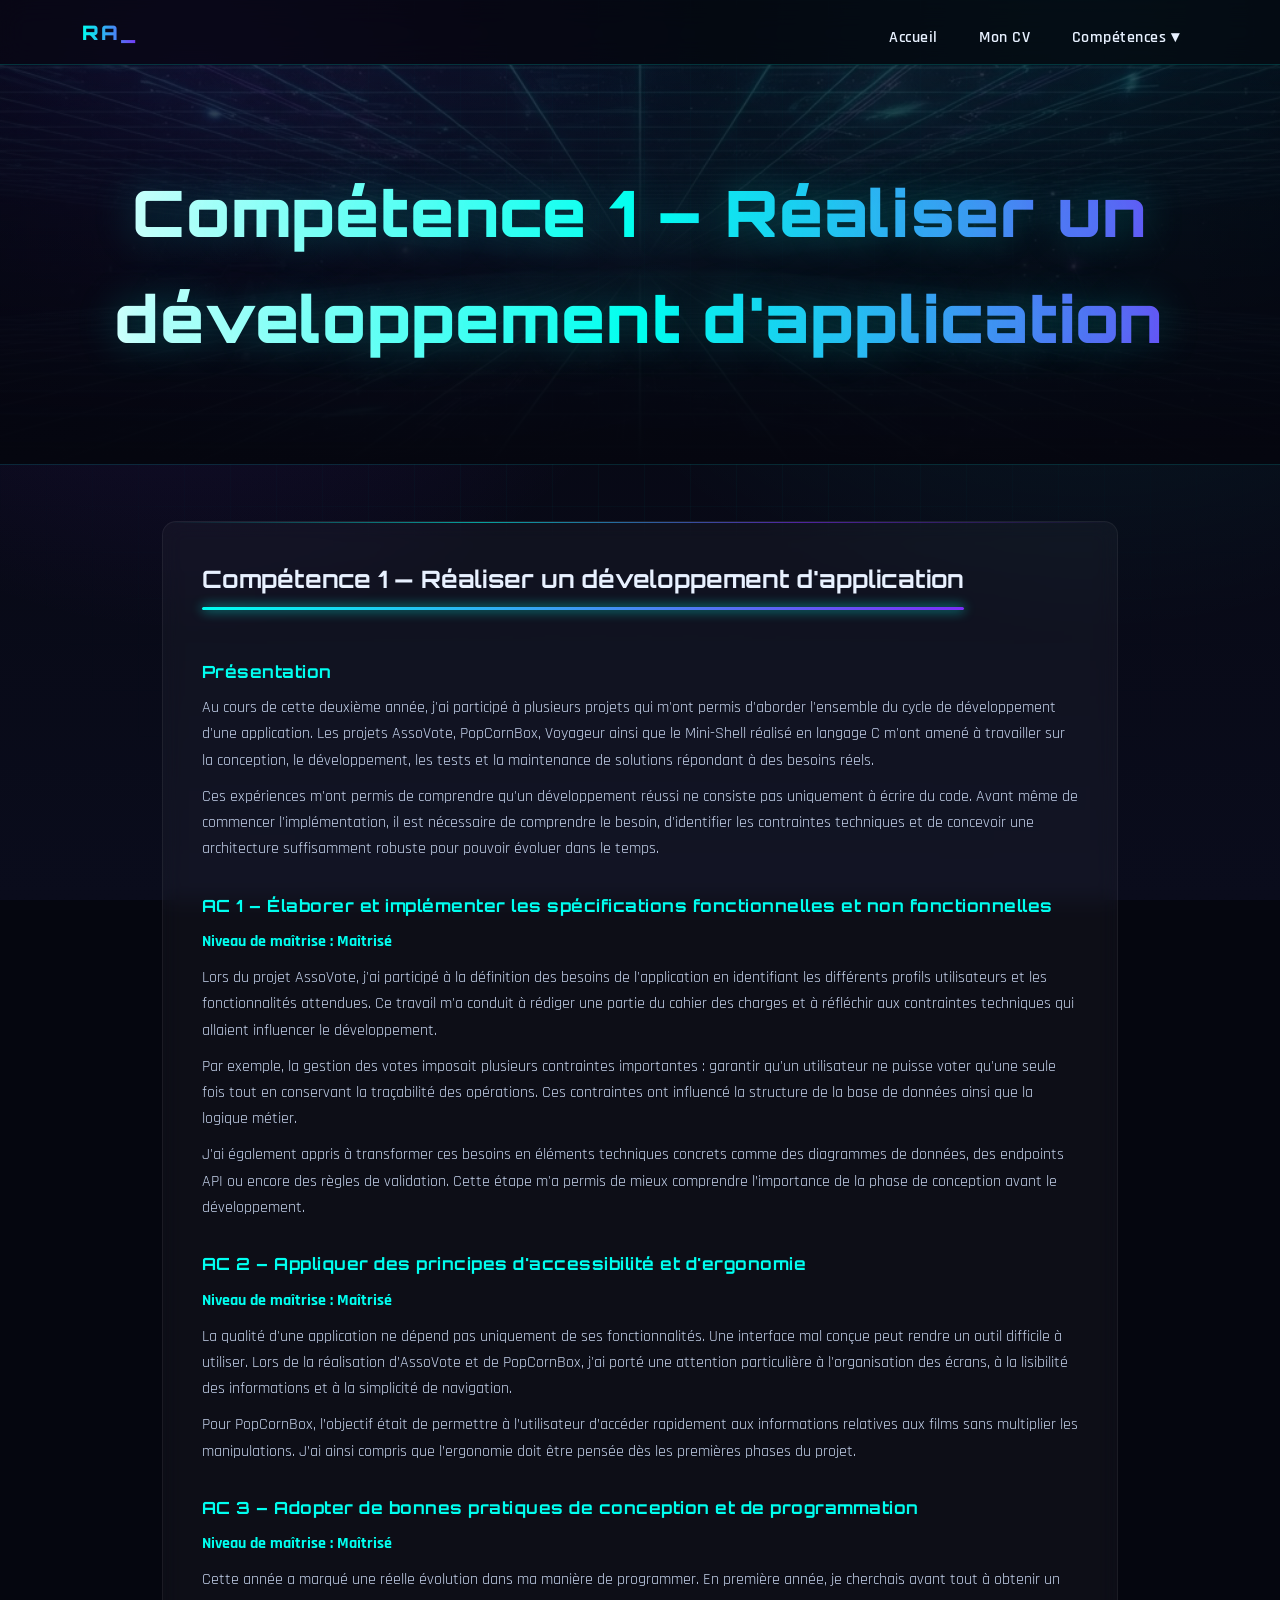
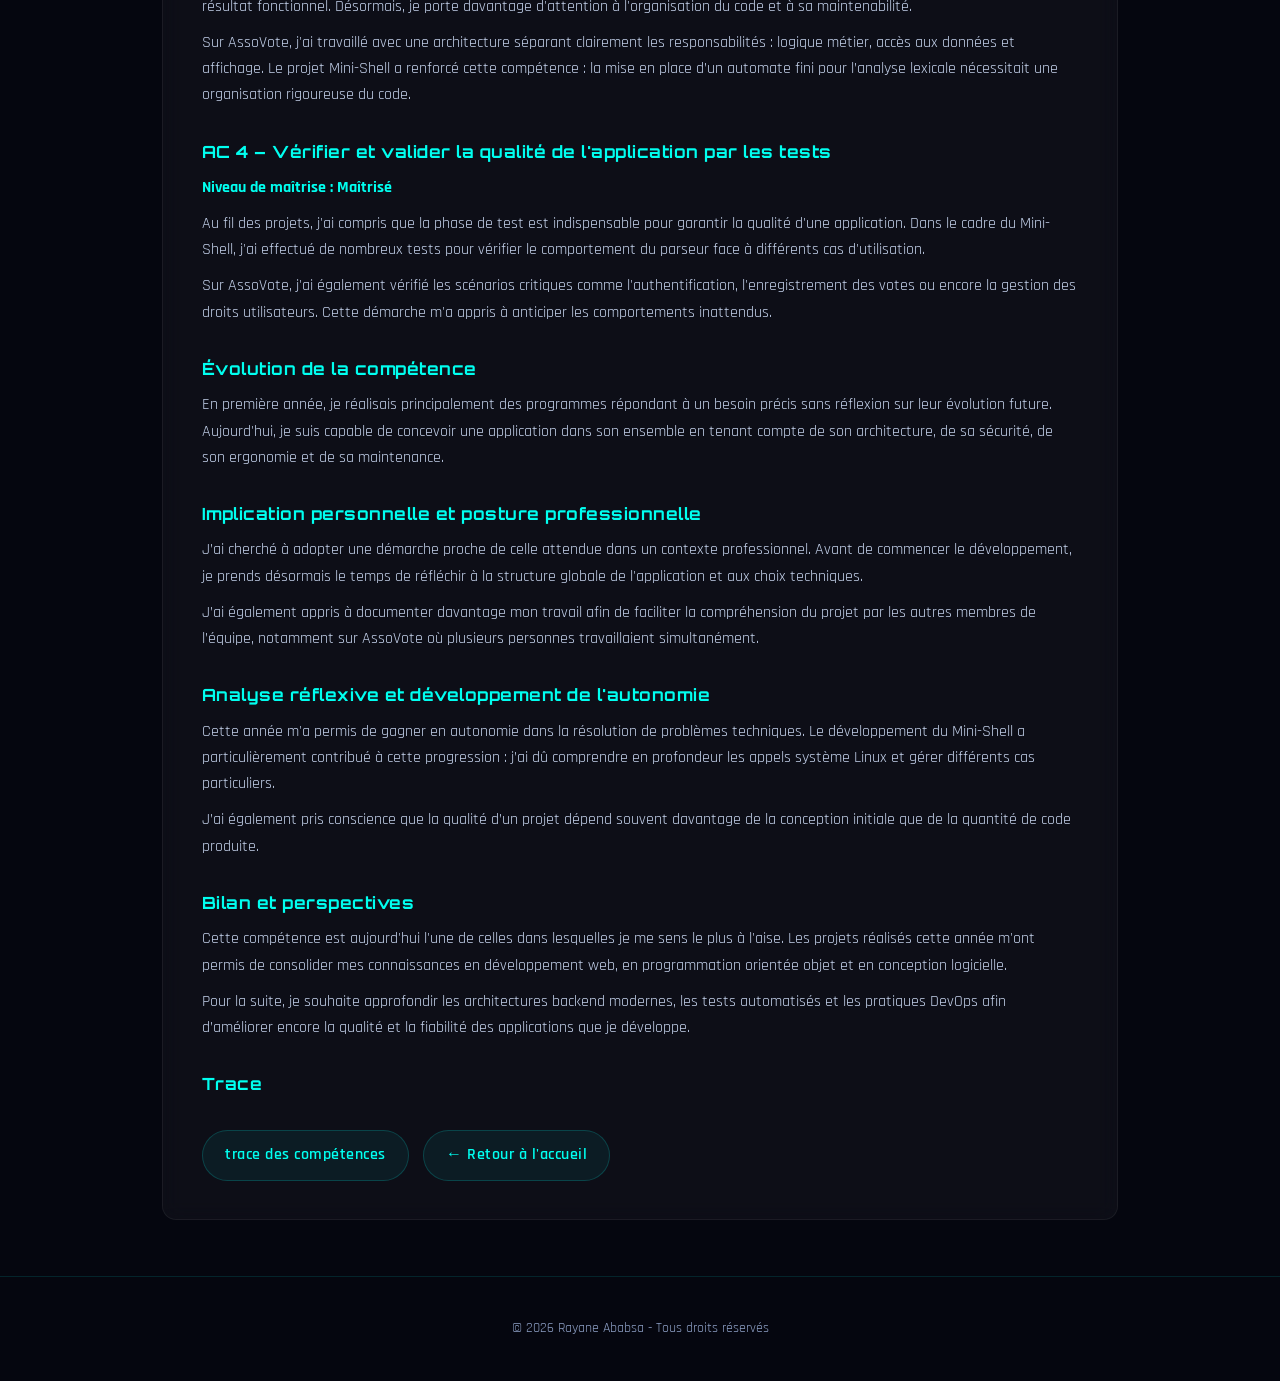
==== commit 37c0ace0: "Redesign portfolio with futuristic style, shared stylesheet, imagery, and deploy config" ====
--- a/competence1.html
+++ b/competence1.html
@@ -4,175 +4,14 @@
     <meta charset="UTF-8">
     <meta name="viewport" content="width=device-width, initial-scale=1.0">
     <title>Compétence 1 - Réaliser un développement d'application</title>
-    <meta http-equiv="Content-Security-Policy" content="default-src 'self'; style-src 'self' 'unsafe-inline'">
 
-    <style>
-        /* --- STYLES IDENTIQUES À INDEX.HTML --- */
-        * {
-            box-sizing: border-box;
-            margin: 0;
-            padding: 0;
-            font-family: 'Segoe UI', Tahoma, Geneva, Verdana, sans-serif;
-        }
-
-        body {
-            background-color: #f4f6f9;
-            color: #333;
-            line-height: 1.6;
-            padding-top: 60px;
-        }
-
-        nav {
-            background-color: #1a1a2e;
-            position: fixed;
-            top: 0;
-            left: 0;
-            width: 100%;
-            z-index: 1000;
-            box-shadow: 0 2px 5px rgba(0,0,0,0.2);
-        }
-
-        .nav-container {
-            max-width: 1100px;
-            margin: 0 auto;
-            display: flex;
-            justify-content: space-between;
-            align-items: center;
-            padding: 0 1rem;
-            height: 60px;
-        }
-
-        .logo {
-            color: #ffffff;
-            font-weight: bold;
-            font-size: 1.2rem;
-            text-decoration: none;
-        }
-
-        .nav-links {
-            list-style: none;
-            display: flex;
-            align-items: center;
-        }
-
-        .nav-links > li {
-            position: relative;
-        }
-
-        .nav-links a {
-            display: block;
-            color: #ffffff;
-            text-decoration: none;
-            padding: 0 1.5rem;
-            line-height: 60px;
-            transition: background 0.3s;
-        }
-
-        .nav-links a:hover {
-            background-color: #252542;
-            color: #00fff0;
-        }
-
-        .dropdown {
-            position: relative;
-        }
-
-        .dropdown-menu {
-            display: none;
-            position: absolute;
-            top: 100%;
-            left: 0;
-            background-color: #1a1a2e;
-            min-width: 180px;
-            list-style: none;
-            box-shadow: 0 4px 8px rgba(0,0,0,0.2);
-            border-bottom-left-radius: 4px;
-            border-bottom-right-radius: 4px;
-        }
-
-        .dropdown-menu li a {
-            line-height: 45px;
-            padding: 0 1rem;
-            border-bottom: 1px solid #252542;
-        }
-
-        .dropdown-menu li:last-child a {
-            border-bottom: none;
-        }
-
-        .dropdown:hover .dropdown-menu {
-            display: block;
-        }
-
-        header {
-            background: linear-gradient(135deg, #1a1a2e 0%, #16213e 100%);
-            color: #ffffff;
-            padding: 3rem 1rem;
-            text-align: center;
-        }
-
-        header h1 {
-            font-size: 2.2rem;
-            margin-bottom: 0.5rem;
-        }
-
-        .container {
-            max-width: 900px;
-            margin: 2rem auto;
-            padding: 0 1rem;
-            min-height: 60vh;
-        }
-
-        section {
-            background: #ffffff;
-            padding: 2.5rem;
-            margin-bottom: 2rem;
-            border-radius: 8px;
-            box-shadow: 0 4px 6px rgba(0, 0, 0, 0.05);
-        }
-
-        section h2 {
-            color: #1a1a2e;
-            margin-bottom: 1rem;
-            border-bottom: 3px solid #00fff0;
-            padding-bottom: 0.5rem;
-            display: inline-block;
-        }
-
-        section h3 {
-            margin: 1.5rem 0 0.5rem 0;
-            color: #16213e;
-        }
-
-        .back-btn {
-            display: inline-block;
-            margin-top: 1.5rem;
-            padding: 0.6rem 1.2rem;
-            background-color: #1a1a2e;
-            color: white;
-            text-decoration: none;
-            border-radius: 4px;
-            transition: background 0.2s;
-        }
-
-        .back-btn:hover {
-            background-color: #00fff0;
-            color: #1a1a2e;
-        }
-
-        footer {
-            text-align: center;
-            padding: 2rem;
-            color: #666666;
-            font-size: 0.9rem;
-        }
-    </style>
+    <link rel="stylesheet" href="style.css">
 </head>
 <body>
 
     <nav>
         <div class="nav-container">
-            <a href="index.html" class="logo">Portfolio</a>
+            <a href="index.html" class="logo">RA_</a>
             <ul class="nav-links">
                 <li><a href="index.html">Accueil</a></li>
                 <li><a href="index.html#cv">Mon CV</a></li>
@@ -196,7 +35,7 @@
     </header>
 
     <div class="container">
-        <section>
+        <section class="reveal">
     <h2>Compétence 1 — Réaliser un développement d'application</h2>
 
     <h3>Présentation</h3>
@@ -319,5 +158,6 @@
         <p>&copy; 2026 Rayane Ababsa - Tous droits réservés</p>
     </footer>
 
+    <script src="script.js"></script>
 </body>
 </html>
--- a/style.css
+++ b/style.css
@@ -0,0 +1,530 @@
+/* =========================================================
+   PORTFOLIO RAYANE ABABSA — THEME FUTURISTE
+   Feuille de style partagée par toutes les pages
+   ========================================================= */
+
+@import url('https://fonts.googleapis.com/css2?family=Orbitron:wght@500;700;900&family=Rajdhani:wght@400;500;600;700&display=swap');
+
+:root {
+    --bg:        #05060f;
+    --bg-2:      #0a0c1c;
+    --panel:     rgba(255, 255, 255, 0.035);
+    --panel-brd: rgba(0, 255, 240, 0.18);
+    --cyan:      #00fff0;
+    --purple:    #7b2ff7;
+    --pink:      #ff2bd6;
+    --text:      #e8f1ff;
+    --muted:     #8fa1c7;
+    --radius:    14px;
+    --nav-h:     64px;
+}
+
+* {
+    box-sizing: border-box;
+    margin: 0;
+    padding: 0;
+    font-family: 'Rajdhani', 'Segoe UI', Tahoma, sans-serif;
+}
+
+html { scroll-behavior: smooth; }
+
+body {
+    background-color: var(--bg);
+    background-image:
+        radial-gradient(circle at 15% 10%, rgba(123, 47, 247, 0.18), transparent 40%),
+        radial-gradient(circle at 85% 0%, rgba(0, 255, 240, 0.12), transparent 45%),
+        linear-gradient(180deg, var(--bg) 0%, var(--bg-2) 100%);
+    background-attachment: fixed;
+    color: var(--text);
+    line-height: 1.65;
+    padding-top: var(--nav-h);
+    min-height: 100vh;
+    overflow-x: hidden;
+}
+
+/* Fond grille animée subtile */
+body::before {
+    content: "";
+    position: fixed;
+    inset: 0;
+    z-index: -1;
+    background-image:
+        linear-gradient(rgba(0, 255, 240, 0.04) 1px, transparent 1px),
+        linear-gradient(90deg, rgba(0, 255, 240, 0.04) 1px, transparent 1px);
+    background-size: 46px 46px;
+    mask-image: radial-gradient(circle at 50% 30%, #000 0%, transparent 80%);
+    -webkit-mask-image: radial-gradient(circle at 50% 30%, #000 0%, transparent 80%);
+    animation: gridpan 24s linear infinite;
+}
+
+@keyframes gridpan {
+    from { background-position: 0 0, 0 0; }
+    to   { background-position: 46px 46px, 46px 46px; }
+}
+
+a { color: var(--cyan); }
+
+/* ================= NAVBAR ================= */
+nav {
+    background: rgba(5, 6, 15, 0.72);
+    backdrop-filter: blur(14px);
+    -webkit-backdrop-filter: blur(14px);
+    border-bottom: 1px solid var(--panel-brd);
+    position: fixed;
+    top: 0;
+    left: 0;
+    width: 100%;
+    z-index: 1000;
+}
+
+.nav-container {
+    max-width: 1160px;
+    margin: 0 auto;
+    display: flex;
+    justify-content: space-between;
+    align-items: center;
+    padding: 0 1.4rem;
+    height: var(--nav-h);
+}
+
+.logo {
+    font-family: 'Orbitron', sans-serif;
+    font-weight: 900;
+    font-size: 1.25rem;
+    letter-spacing: 2px;
+    text-decoration: none;
+    background: linear-gradient(90deg, var(--cyan), var(--purple));
+    -webkit-background-clip: text;
+    background-clip: text;
+    -webkit-text-fill-color: transparent;
+}
+
+.nav-links {
+    list-style: none;
+    display: flex;
+    align-items: center;
+    gap: 0.3rem;
+}
+
+.nav-links > li { position: relative; }
+
+.nav-links a {
+    display: block;
+    color: var(--text);
+    text-decoration: none;
+    padding: 0 1.15rem;
+    line-height: var(--nav-h);
+    font-weight: 600;
+    letter-spacing: 0.5px;
+    transition: color 0.25s;
+}
+
+.nav-links a:hover { color: var(--cyan); }
+
+.nav-links > li > a::after {
+    content: "";
+    display: block;
+    height: 2px;
+    width: 0;
+    margin: -14px auto 0;
+    background: linear-gradient(90deg, var(--cyan), var(--purple));
+    transition: width 0.3s;
+    box-shadow: 0 0 8px var(--cyan);
+}
+.nav-links > li > a:hover::after { width: 60%; }
+
+/* DROPDOWN */
+.dropdown-menu {
+    display: none;
+    position: absolute;
+    top: 100%;
+    left: 0;
+    background: rgba(10, 12, 28, 0.96);
+    backdrop-filter: blur(14px);
+    -webkit-backdrop-filter: blur(14px);
+    min-width: 210px;
+    list-style: none;
+    border: 1px solid var(--panel-brd);
+    border-radius: 10px;
+    overflow: hidden;
+    box-shadow: 0 10px 30px rgba(0, 0, 0, 0.5);
+}
+.dropdown:hover .dropdown-menu { display: block; }
+.dropdown-menu li a {
+    line-height: 46px;
+    padding: 0 1.1rem;
+    border-bottom: 1px solid rgba(255, 255, 255, 0.05);
+}
+.dropdown-menu li a::after { display: none; }
+.dropdown-menu li:last-child a { border-bottom: none; }
+.dropdown-menu li a:hover { background: rgba(0, 255, 240, 0.08); }
+
+/* ================= HEADER / HERO ================= */
+header {
+    position: relative;
+    padding: 6rem 1.4rem 5rem;
+    text-align: center;
+    overflow: hidden;
+    border-bottom: 1px solid rgba(0, 255, 240, 0.12);
+}
+
+.hero {
+    min-height: calc(100vh - var(--nav-h));
+    display: flex;
+    flex-direction: column;
+    align-items: center;
+    justify-content: center;
+}
+
+header::before {
+    content: "";
+    position: absolute;
+    inset: 0;
+    background: url('assets/hero-bg.png') center/cover no-repeat;
+    opacity: 0.35;
+    z-index: -1;
+}
+header::after {
+    content: "";
+    position: absolute;
+    inset: 0;
+    background: linear-gradient(180deg, rgba(5,6,15,0.3) 0%, var(--bg) 100%);
+    z-index: -1;
+}
+
+.eyebrow {
+    display: inline-block;
+    font-family: 'Orbitron', sans-serif;
+    font-size: 0.72rem;
+    letter-spacing: 4px;
+    text-transform: uppercase;
+    color: var(--cyan);
+    border: 1px solid var(--panel-brd);
+    border-radius: 999px;
+    padding: 0.4rem 1.1rem;
+    margin-bottom: 1.6rem;
+    background: rgba(0, 255, 240, 0.05);
+}
+
+header h1 {
+    font-family: 'Orbitron', sans-serif;
+    font-size: clamp(2.2rem, 6vw, 4rem);
+    font-weight: 900;
+    letter-spacing: 1px;
+    margin-bottom: 0.8rem;
+    background: linear-gradient(90deg, #ffffff 0%, var(--cyan) 50%, var(--purple) 100%);
+    -webkit-background-clip: text;
+    background-clip: text;
+    -webkit-text-fill-color: transparent;
+    text-shadow: 0 0 40px rgba(0, 255, 240, 0.25);
+}
+
+header p.subtitle,
+header p {
+    color: var(--muted);
+    font-size: clamp(1rem, 2.4vw, 1.35rem);
+    font-weight: 500;
+    letter-spacing: 0.5px;
+    max-width: 640px;
+    margin: 0 auto;
+}
+header p .accent { color: var(--cyan); }
+
+.hero-cta {
+    display: flex;
+    gap: 1rem;
+    justify-content: center;
+    flex-wrap: wrap;
+    margin-top: 2.2rem;
+}
+
+/* ================= BUTTONS ================= */
+.btn {
+    display: inline-block;
+    font-family: 'Orbitron', sans-serif;
+    font-size: 0.82rem;
+    letter-spacing: 1.5px;
+    text-transform: uppercase;
+    text-decoration: none;
+    padding: 0.85rem 1.8rem;
+    border-radius: 999px;
+    cursor: pointer;
+    transition: transform 0.2s, box-shadow 0.3s;
+}
+.btn-primary {
+    color: #05060f;
+    background: linear-gradient(90deg, var(--cyan), var(--purple));
+    box-shadow: 0 0 24px rgba(0, 255, 240, 0.35);
+}
+.btn-primary:hover { transform: translateY(-3px); box-shadow: 0 0 36px rgba(123, 47, 247, 0.6); }
+.btn-ghost {
+    color: var(--cyan);
+    background: transparent;
+    border: 1px solid var(--panel-brd);
+}
+.btn-ghost:hover { transform: translateY(-3px); background: rgba(0, 255, 240, 0.08); }
+
+/* ================= CONTAINER ================= */
+.container {
+    max-width: 1000px;
+    margin: 3.5rem auto;
+    padding: 0 1.4rem;
+}
+.container.wide { max-width: 1160px; }
+
+/* ================= SECTIONS / GLASS PANELS ================= */
+section {
+    background: var(--panel);
+    backdrop-filter: blur(10px);
+    -webkit-backdrop-filter: blur(10px);
+    border: 1px solid rgba(255, 255, 255, 0.06);
+    padding: 2.4rem;
+    margin-bottom: 2rem;
+    border-radius: var(--radius);
+    position: relative;
+    overflow: hidden;
+}
+section::before {
+    content: "";
+    position: absolute;
+    top: 0; left: 0;
+    width: 100%;
+    height: 1px;
+    background: linear-gradient(90deg, transparent, var(--cyan), var(--purple), transparent);
+    opacity: 0.6;
+}
+
+section h2 {
+    font-family: 'Orbitron', sans-serif;
+    font-size: 1.5rem;
+    color: var(--text);
+    margin-bottom: 1.2rem;
+    padding-bottom: 0.6rem;
+    display: inline-block;
+    position: relative;
+}
+section h2::after {
+    content: "";
+    position: absolute;
+    bottom: 0; left: 0;
+    width: 100%;
+    height: 3px;
+    border-radius: 2px;
+    background: linear-gradient(90deg, var(--cyan), var(--purple));
+    box-shadow: 0 0 12px var(--cyan);
+}
+
+section h3 {
+    font-family: 'Orbitron', sans-serif;
+    font-size: 1.05rem;
+    margin: 1.8rem 0 0.6rem;
+    color: var(--cyan);
+    letter-spacing: 0.5px;
+}
+
+section p { color: #c6d4ee; margin-bottom: 0.6rem; }
+section p strong { color: var(--cyan); }
+
+.lead { font-size: 1.12rem; color: var(--muted); }
+
+/* ================= ABOUT LAYOUT ================= */
+.about-flex {
+    display: flex;
+    gap: 2rem;
+    align-items: center;
+    flex-wrap: wrap;
+}
+.about-flex .about-text { flex: 1 1 320px; }
+.about-flex .about-media {
+    flex: 0 0 220px;
+    display: flex;
+    justify-content: center;
+}
+.about-media img {
+    width: 210px;
+    height: 210px;
+    object-fit: contain;
+    filter: drop-shadow(0 0 24px rgba(0, 255, 240, 0.4));
+    animation: float 6s ease-in-out infinite;
+}
+@keyframes float {
+    0%,100% { transform: translateY(0); }
+    50%     { transform: translateY(-14px); }
+}
+
+/* ================= STAT BADGES ================= */
+.stats {
+    display: grid;
+    grid-template-columns: repeat(auto-fit, minmax(150px, 1fr));
+    gap: 1rem;
+    margin-top: 1.4rem;
+}
+.stat {
+    text-align: center;
+    padding: 1.2rem;
+    border-radius: 12px;
+    border: 1px solid var(--panel-brd);
+    background: rgba(0, 255, 240, 0.04);
+}
+.stat .num {
+    font-family: 'Orbitron', sans-serif;
+    font-size: 1.8rem;
+    font-weight: 900;
+    color: var(--cyan);
+}
+.stat .lbl { font-size: 0.85rem; color: var(--muted); letter-spacing: 1px; text-transform: uppercase; }
+
+/* ================= COMPETENCE CARDS ================= */
+.projects-grid {
+    display: grid;
+    grid-template-columns: repeat(auto-fit, minmax(270px, 1fr));
+    gap: 1.4rem;
+    margin-top: 1.4rem;
+}
+.project-card {
+    display: block;
+    background: rgba(10, 12, 28, 0.6);
+    padding: 1.6rem;
+    border-radius: 12px;
+    border: 1px solid rgba(255, 255, 255, 0.07);
+    transition: transform 0.25s, box-shadow 0.3s, border-color 0.3s;
+    text-decoration: none;
+    color: inherit;
+    position: relative;
+    overflow: hidden;
+}
+.project-card::after {
+    content: "";
+    position: absolute;
+    inset: -1px;
+    border-radius: 12px;
+    padding: 1px;
+    background: linear-gradient(135deg, var(--cyan), var(--purple));
+    -webkit-mask: linear-gradient(#fff 0 0) content-box, linear-gradient(#fff 0 0);
+    -webkit-mask-composite: xor;
+    mask-composite: exclude;
+    opacity: 0;
+    transition: opacity 0.3s;
+}
+.project-card:hover {
+    transform: translateY(-8px);
+    box-shadow: 0 16px 40px rgba(0, 255, 240, 0.15);
+}
+.project-card:hover::after { opacity: 1; }
+
+.project-card .num-tag {
+    font-family: 'Orbitron', sans-serif;
+    font-size: 0.75rem;
+    letter-spacing: 2px;
+    color: var(--purple);
+}
+.project-card h3 {
+    font-family: 'Orbitron', sans-serif;
+    color: var(--text);
+    font-size: 1.05rem;
+    margin: 0.4rem 0 0.5rem;
+}
+.project-card p { color: var(--muted); margin: 0; }
+
+/* ================= GALLERY (trace.html) ================= */
+.images-grid {
+    display: grid;
+    grid-template-columns: repeat(auto-fit, minmax(230px, 1fr));
+    gap: 1rem;
+    margin-top: 1.2rem;
+}
+.images-grid img {
+    width: 100%;
+    aspect-ratio: 4 / 3;
+    object-fit: cover;
+    border-radius: 10px;
+    border: 1px solid rgba(255, 255, 255, 0.08);
+    transition: transform 0.3s, box-shadow 0.3s, border-color 0.3s;
+    cursor: zoom-in;
+}
+.images-grid img:hover {
+    transform: scale(1.04);
+    border-color: var(--cyan);
+    box-shadow: 0 8px 30px rgba(0, 255, 240, 0.2);
+}
+
+/* ================= LINKS / BACK BUTTONS ================= */
+.competence-link,
+.back-btn {
+    display: inline-block;
+    margin-top: 1.4rem;
+    margin-right: 0.6rem;
+    padding: 0.7rem 1.4rem;
+    background: rgba(0, 255, 240, 0.06);
+    border: 1px solid var(--panel-brd);
+    color: var(--cyan);
+    text-decoration: none;
+    border-radius: 999px;
+    font-weight: 600;
+    letter-spacing: 0.5px;
+    transition: transform 0.2s, background 0.3s;
+}
+.competence-link:hover,
+.back-btn:hover {
+    transform: translateY(-3px);
+    background: rgba(0, 255, 240, 0.14);
+}
+
+/* Niveau de maîtrise badge */
+.mastery {
+    display: inline-block;
+    font-family: 'Orbitron', sans-serif;
+    font-size: 0.7rem;
+    letter-spacing: 1px;
+    text-transform: uppercase;
+    padding: 0.25rem 0.8rem;
+    border-radius: 999px;
+    background: linear-gradient(90deg, rgba(0,255,240,0.15), rgba(123,47,247,0.15));
+    border: 1px solid var(--panel-brd);
+    color: var(--cyan);
+    margin-bottom: 0.4rem;
+}
+
+/* ================= CV / PDF ================= */
+.pdf-container {
+    width: 100%;
+    max-width: 1000px;
+    margin: 2rem auto;
+    height: 85vh;
+    background: #000;
+    border-radius: var(--radius);
+    border: 1px solid var(--panel-brd);
+    overflow: hidden;
+    box-shadow: 0 0 50px rgba(0, 255, 240, 0.12);
+}
+.pdf-container iframe { width: 100%; height: 100%; border: none; }
+
+/* ================= FOOTER ================= */
+footer {
+    text-align: center;
+    padding: 2.5rem 1rem;
+    color: var(--muted);
+    font-size: 0.9rem;
+    border-top: 1px solid rgba(0, 255, 240, 0.12);
+    margin-top: 2rem;
+}
+footer .socials { margin-bottom: 0.8rem; display: flex; gap: 1.2rem; justify-content: center; }
+footer .socials a { color: var(--cyan); text-decoration: none; font-weight: 600; letter-spacing: 0.5px; }
+footer .socials a:hover { text-shadow: 0 0 12px var(--cyan); }
+
+/* ================= REVEAL ANIMATION ================= */
+.reveal { opacity: 0; transform: translateY(24px); transition: opacity 0.7s ease, transform 0.7s ease; }
+.reveal.visible { opacity: 1; transform: translateY(0); }
+
+@media (prefers-reduced-motion: reduce) {
+    *, body::before, .about-media img { animation: none !important; }
+    .reveal { opacity: 1; transform: none; transition: none; }
+    html { scroll-behavior: auto; }
+}
+
+/* ================= RESPONSIVE ================= */
+@media (max-width: 640px) {
+    .nav-links a { padding: 0 0.7rem; font-size: 0.9rem; }
+    section { padding: 1.6rem; }
+    .about-media { flex-basis: 100%; }
+}
